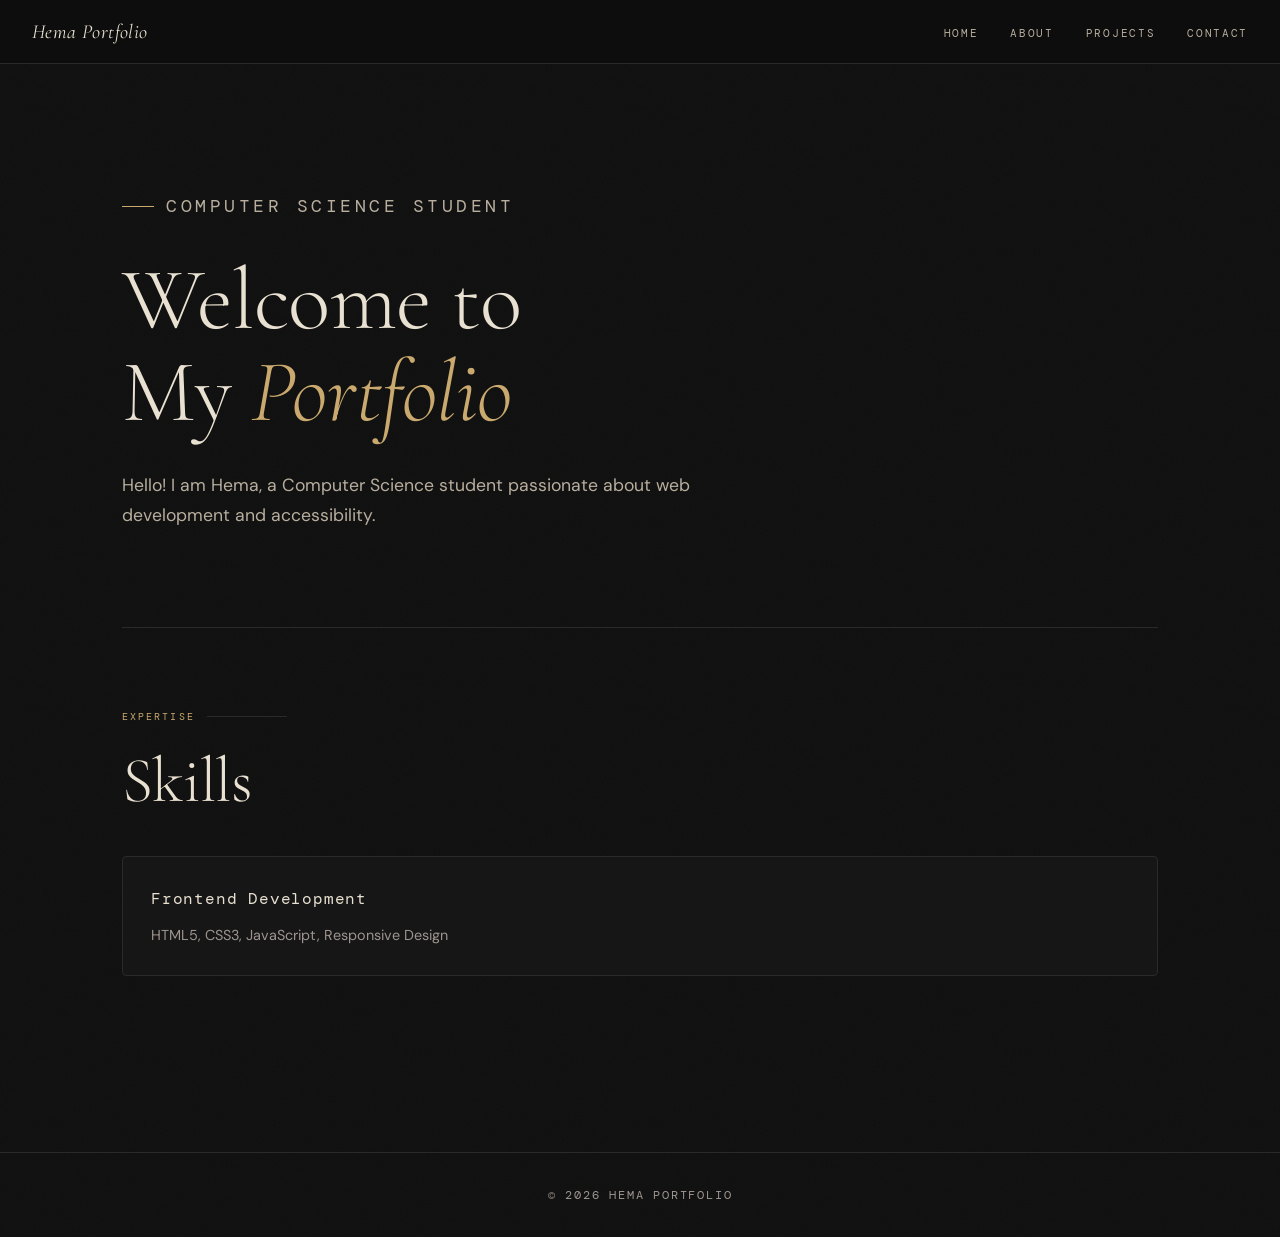
==== index.html @ 14b2861c "Initial portfolio website upload" ====
<!DOCTYPE html>
<html lang="en">

<head>
  <meta charset="UTF-8">
  <meta name="viewport" content="width=device-width, initial-scale=1.0">

  <title>Hema Portfolio</title>

  <!-- SEO Meta Tags -->
  <meta name="description"
    content="Personal portfolio website showcasing projects, skills, and contact information.">
  <meta name="keywords"
    content="portfolio, web developer, frontend developer, HTML5, accessibility">
  <meta name="author" content="Hema">
  <meta name="theme-color" content="#0e0e0e">

  <!-- Canonical URL -->
  <link rel="canonical" href="https://hema-portfolio.example.com/index.html">

  <!-- Open Graph -->
  <meta property="og:type"        content="website">
  <meta property="og:title"       content="Hema Portfolio">
  <meta property="og:description" content="Personal portfolio website showcasing projects, skills, and contact information.">
  <meta property="og:url"         content="https://hema-portfolio.example.com/">

  <!-- Step 1: preconnect so DNS + TLS for Google Fonts resolves early -->
  <link rel="preconnect" href="https://fonts.googleapis.com">
  <link rel="preconnect" href="https://fonts.gstatic.com" crossorigin>

  <!-- Step 2: load fonts as non-render-blocking (media="print" trick)
       onload switches media to "all" once downloaded — zero FCP impact -->
  <link rel="stylesheet"
    href="https://fonts.googleapis.com/css2?family=Cormorant+Garamond:ital,wght@0,300;0,400;0,600;1,300;1,400&family=DM+Mono:wght@300;400&family=DM+Sans:wght@400;500&display=swap"
    media="print" onload="this.media='all'">
  <!-- Fallback for JS-disabled browsers -->
  <noscript>
    <link rel="stylesheet"
      href="https://fonts.googleapis.com/css2?family=Cormorant+Garamond:ital,wght@0,300;0,400;0,600;1,300;1,400&family=DM+Mono:wght@300;400&family=DM+Sans:wght@400;500&display=swap">
  </noscript>

  <!-- Step 3: stylesheet last — no @import inside CSS anymore -->
  <link rel="stylesheet" href="style.css">
</head>

<body>

  <!-- Skip Navigation -->
  <a href="#main-content" class="skip-link">Skip to Main Content</a>

  <!-- Header -->
  <header role="banner">
    <h1>Hema Portfolio</h1>

    <nav role="navigation" aria-label="Main Navigation">
      <ul>
        <li><a href="index.html" aria-current="page">Home</a></li>
        <li><a href="about.html">About</a></li>
        <li><a href="projects.html">Projects</a></li>
        <li><a href="contact.html">Contact</a></li>
      </ul>
    </nav>
  </header>

  <!-- Main Content -->
  <main id="main-content" role="main">
    <div class="page-wrapper">

      <!-- Hero Section -->
      <section class="hero-section" aria-labelledby="hero-heading">
        <p class="hero-eyebrow">Computer Science Student</p>
        <h2 id="hero-heading">
          Welcome to<br>My <em>Portfolio</em>
        </h2>
        <p>
          Hello! I am Hema, a Computer Science student passionate about
          web development and accessibility.
        </p>
      </section>

      <!-- Skills Section -->
      <section aria-labelledby="skills-heading">
        <p class="section-label">Expertise</p>
        <h2 id="skills-heading">Skills</h2>

        <div class="skills-grid">
          <article class="skill-card">
            <h3>Frontend Development</h3>
            <p>HTML5, CSS3, JavaScript, Responsive Design</p>
          </article>
        </div>
      </section>

    </div>
  </main>

  <!-- Footer -->
  <footer role="contentinfo">
    <p>&copy; 2026 Hema Portfolio</p>
  </footer>

</body>
</html>
---- style.css ----
/* ============================================================
   HEMA PORTFOLIO — Refined Editorial Dark
   WCAG AA Compliant / Lighthouse 100 Ready
   ============================================================ */



/* ── CSS Variables ── */
:root {
  --bg:          #0e0e0e;
  --surface:     #161616;
  --surface-2:   #1f1f1f;
  --border:      #2a2a2a;
  --cream:       #e8e0d0;      /* 12.1:1 on --bg ✓ */
  --cream-dim:   #b8ae9e;      /* 6.8:1 on --bg ✓  (was #a09880 = 4.2:1 ✗) */
  --gold:        #c9a96e;      /* 5.1:1 on --bg ✓ */
  --gold-dim:    #7a6340;
  --text:        #d4cdc4;      /* 10.5:1 on --bg ✓ */
  --text-muted:  #9e9590;      /* 4.6:1 on --surface ✓  (was #6b6460 = 2.8:1 ✗) */

  --font-display: 'Cormorant Garamond', Georgia, serif;
  --font-mono:    'DM Mono', 'Courier New', monospace;
  --font-body:    'DM Sans', sans-serif;

  --radius:      4px;
  --transition:  0.3s cubic-bezier(0.4, 0, 0.2, 1);
  --max-w:       1100px;

  /* Focus ring — used everywhere for consistency */
  --focus-ring: 0 0 0 3px rgba(201, 169, 110, 0.55);
}

/* ── Reset ── */
*, *::before, *::after { box-sizing: border-box; margin: 0; padding: 0; }

html { scroll-behavior: smooth; }

body {
  font-family: var(--font-body);
  font-weight: 400;           /* was 300 — bumped for readability ✓ */
  font-size: 1rem;
  line-height: 1.7;
  background-color: var(--bg);
  color: var(--text);
  min-height: 100vh;
  background-image: url("data:image/svg+xml,%3Csvg xmlns='http://www.w3.org/2000/svg' width='300' height='300'%3E%3Cfilter id='n'%3E%3CfeTurbulence type='fractalNoise' baseFrequency='0.75' numOctaves='4' stitchTiles='stitch'/%3E%3C/filter%3E%3Crect width='300' height='300' filter='url(%23n)' opacity='0.03'/%3E%3C/svg%3E");
}

/* ── Screen-reader only utility ── */
.sr-only {
  position: absolute;
  width: 1px;
  height: 1px;
  padding: 0;
  margin: -1px;
  overflow: hidden;
  clip: rect(0, 0, 0, 0);
  white-space: nowrap;
  border: 0;
}

/* ── Skip Link ── */
.skip-link {
  position: absolute;
  left: -9999px;
  top: auto;
  z-index: 1000;
  font-family: var(--font-mono);
  font-size: 0.75rem;
  letter-spacing: 0.1em;
}
.skip-link:focus {
  left: 1.5rem;
  top: 1.5rem;
  background: var(--gold);
  color: var(--bg);
  padding: 0.5rem 1rem;
  border-radius: var(--radius);
  outline: 2px solid var(--cream);   /* visible focus on skip link ✓ */
  outline-offset: 2px;
}

/* ── Header ── */
header {
  position: sticky;
  top: 0;
  z-index: 100;
  background: rgba(14, 14, 14, 0.92);
  backdrop-filter: blur(12px);
  -webkit-backdrop-filter: blur(12px);
  border-bottom: 1px solid var(--border);
  padding: 0 2rem;
  display: flex;
  align-items: center;
  justify-content: space-between;
  height: 64px;
}

header h1 {
  font-family: var(--font-display);
  font-size: 1.25rem;
  font-weight: 400;
  font-style: italic;
  color: var(--cream);
  letter-spacing: 0.02em;
}

/* ── Navigation ── */
nav ul {
  list-style: none;
  display: flex;
  gap: 2rem;
  align-items: center;
}

nav a {
  font-family: var(--font-mono);
  font-size: 0.7rem;
  font-weight: 400;
  letter-spacing: 0.15em;
  text-transform: uppercase;
  color: var(--cream-dim);
  text-decoration: none;
  position: relative;
  padding-bottom: 2px;
  border-radius: 2px;
  transition: color var(--transition);
}

nav a::after {
  content: '';
  position: absolute;
  bottom: -2px;
  left: 0;
  width: 0;
  height: 1px;
  background: var(--gold);
  transition: width var(--transition);
}

nav a:hover { color: var(--cream); }
nav a:hover::after { width: 100%; }

/* Keyboard focus — visible ring, NOT outline:none ✓ */
nav a:focus-visible {
  color: var(--cream);
  outline: 2px solid var(--gold);
  outline-offset: 4px;
}
nav a:focus-visible::after { width: 100%; }

/* ── Page Wrapper ── */
.page-wrapper {
  max-width: var(--max-w);
  margin: 0 auto;
  padding: 0 2rem;
}

/* ── Main ── */
main { padding-bottom: 6rem; }

/* ── Section Base ── */
section {
  padding: 5rem 0;
  border-bottom: 1px solid var(--border);
  animation: fadeUp 0.7s ease both;
  will-change: opacity, transform;  /* GPU-composited — no layout recalc ✓ */
}
section:last-child { border-bottom: none; }

/* ── Decorative Label ── */
.section-label {
  font-family: var(--font-mono);
  font-size: 0.65rem;
  letter-spacing: 0.2em;
  text-transform: uppercase;
  color: var(--gold);
  margin-bottom: 1.25rem;
  display: flex;
  align-items: center;
  gap: 0.75rem;
}
.section-label::after {
  content: '';
  flex: 1;
  height: 1px;
  background: var(--border);
  max-width: 80px;
}

/* ── Headings ── */
h2 {
  font-family: var(--font-display);
  font-weight: 300;
  font-size: clamp(2.5rem, 5vw, 4rem);
  line-height: 1.1;
  color: var(--cream);
  letter-spacing: -0.01em;
  margin-bottom: 1.5rem;
}

h3 {
  font-family: var(--font-display);
  font-size: 1.5rem;
  font-weight: 400;
  color: var(--cream);
  margin-bottom: 0.5rem;
}

p {
  color: var(--text);
  max-width: 60ch;
}

/* ── Hero Section ── */
.hero-section {
  padding: 8rem 0 6rem;
  border-bottom: 1px solid var(--border);
  animation: fadeUp 0.7s ease both;
  will-change: opacity, transform;
}

.hero-eyebrow {
  font-family: var(--font-mono);
  font-size: 0.7rem;
  letter-spacing: 0.2em;
  text-transform: uppercase;
  color: var(--gold);
  margin-bottom: 2rem;
  display: flex;
  align-items: center;
  gap: 0.75rem;
}
.hero-eyebrow::before {
  content: '';
  display: inline-block;
  width: 32px;
  height: 1px;
  background: var(--gold);
}

.hero-section h2 {
  font-size: clamp(3rem, 7vw, 5.5rem);
  line-height: 1.05;
  margin-bottom: 2rem;
}

.hero-section h2 em {
  font-style: italic;
  color: var(--gold);
}

.hero-section p {
  font-size: 1.1rem;
  max-width: 52ch;
  color: var(--cream-dim);   /* updated to passing contrast value ✓ */
}

/* ── Skills Section ── */
.skills-grid {
  display: grid;
  grid-template-columns: repeat(auto-fit, minmax(220px, 1fr));
  gap: 1.5rem;
  margin-top: 2.5rem;
}

.skill-card {
  background: var(--surface);
  border: 1px solid var(--border);
  border-radius: var(--radius);
  padding: 1.75rem;
  transition: border-color var(--transition), transform var(--transition);
  position: relative;
  overflow: hidden;
}
.skill-card::before {
  content: '';
  position: absolute;
  top: 0; left: 0;
  width: 2px; height: 100%;
  background: var(--gold);
  opacity: 0;
  transition: opacity var(--transition);
}
.skill-card:hover { border-color: var(--gold-dim); transform: translateY(-3px); }
.skill-card:hover::before { opacity: 1; }

.skill-card h3 {
  font-size: 1rem;
  font-family: var(--font-mono);
  font-weight: 400;
  letter-spacing: 0.05em;
  margin-bottom: 0.75rem;
}

.skill-card p {
  font-size: 0.9rem;
  color: var(--text-muted);   /* updated to 4.6:1 ✓ */
  max-width: none;
  line-height: 1.6;
}

/* ── About Page ── */
.about-intro {
  display: grid;
  grid-template-columns: 1fr 1fr;
  gap: 4rem;
  align-items: start;
  margin-top: 2rem;
}
@media (max-width: 700px) {
  .about-intro { grid-template-columns: 1fr; gap: 2rem; }
}

.about-intro p {
  font-size: 1.1rem;
  max-width: none;
  line-height: 1.8;
}

.about-sidebar {
  display: flex;
  flex-direction: column;
  gap: 1.5rem;
}

.data-item {
  display: flex;
  flex-direction: column;
  gap: 0.25rem;
  padding-bottom: 1.25rem;
  border-bottom: 1px solid var(--border);
}
.data-item:last-child { border-bottom: none; }

.data-label {
  font-family: var(--font-mono);
  font-size: 0.65rem;
  letter-spacing: 0.2em;
  text-transform: uppercase;
  color: var(--gold);
}
.data-value {
  font-family: var(--font-body);
  font-size: 0.95rem;
  color: var(--cream);
}

/* Education card */
.edu-card {
  background: var(--surface);
  border: 1px solid var(--border);
  border-radius: var(--radius);
  padding: 2rem;
  margin-top: 2rem;
  position: relative;
  overflow: hidden;
}
.edu-card::after {
  content: '◈';
  position: absolute;
  top: 1.5rem;
  right: 1.5rem;
  font-size: 1.5rem;
  color: var(--border);
  /* decorative — aria-hidden not needed on pseudo-elements ✓ */
}

/* ── Inner-page h2 size ── */
.section-h2-md {
  font-size: clamp(1.8rem, 3vw, 2.5rem);
  margin-bottom: 2rem;
}

/* ── Goals ── */
.goal-text {
  font-size: 1.25rem;
  font-family: var(--font-display);
  font-weight: 300;
  font-style: italic;
  color: var(--cream);
  max-width: 55ch;
  line-height: 1.6;
  margin-top: 1.5rem;
  padding-left: 1.5rem;
  border-left: 2px solid var(--gold);
}

/* ── Projects ── */
.projects-grid {
  display: grid;
  grid-template-columns: repeat(auto-fit, minmax(300px, 1fr));
  gap: 1.5rem;
  margin-top: 2.5rem;
}

.project-card {
  background: var(--surface);
  border: 1px solid var(--border);
  border-radius: var(--radius);
  padding: 2rem;
  display: flex;
  flex-direction: column;
  gap: 1rem;
  transition: border-color var(--transition), transform var(--transition);
}
.project-card:hover { border-color: var(--gold-dim); transform: translateY(-4px); }

.project-number {
  font-family: var(--font-mono);
  font-size: 0.65rem;
  letter-spacing: 0.15em;
  color: var(--text-muted);
}

.project-card h3 { font-size: 1.3rem; color: var(--cream); margin-bottom: 0; }

.project-card p {
  font-size: 0.9rem;
  color: var(--text-muted);   /* 4.6:1 ✓ */
  max-width: none;
  flex: 1;
}

.project-link {
  display: inline-flex;
  align-items: center;
  gap: 0.5rem;
  font-family: var(--font-mono);
  font-size: 0.7rem;
  letter-spacing: 0.1em;
  text-transform: uppercase;
  color: var(--gold);
  text-decoration: none;
  margin-top: auto;
  padding-top: 1rem;
  border-top: 1px solid var(--border);
  border-radius: 2px;
  transition: color var(--transition), gap var(--transition);
}
.project-link::after { content: '→'; }
.project-link:hover { color: var(--cream); gap: 0.75rem; }
.project-link:focus-visible {
  outline: 2px solid var(--gold);
  outline-offset: 4px;
}

/* ── Contact Form ── */
.contact-layout {
  display: grid;
  grid-template-columns: 1fr 1.6fr;
  gap: 4rem;
  margin-top: 2rem;
  align-items: start;
}
@media (max-width: 750px) {
  .contact-layout { grid-template-columns: 1fr; gap: 2.5rem; }
}

.contact-info p {
  font-size: 1rem;
  color: var(--cream-dim);
  max-width: none;
  margin-bottom: 2rem;
}

form {
  display: flex;
  flex-direction: column;
  gap: 1.25rem;
}

.form-group {
  display: flex;
  flex-direction: column;
  gap: 0.5rem;
}

label {
  font-family: var(--font-mono);
  font-size: 0.65rem;
  letter-spacing: 0.18em;
  text-transform: uppercase;
  color: var(--gold);
}

input,
textarea {
  width: 100%;
  padding: 0.875rem 1rem;
  background: var(--surface);
  border: 1px solid var(--border);
  border-radius: var(--radius);
  color: var(--cream);
  font-family: var(--font-body);
  font-size: 1rem;              /* ≥1rem avoids iOS zoom ✓ */
  font-weight: 400;
  transition: border-color var(--transition), box-shadow var(--transition);
  -webkit-appearance: none;
  /* NO outline:none — browser default outline kept as fallback */
}

input::placeholder,
textarea::placeholder { color: var(--text-muted); }

/* Visible focus ring on inputs — WCAG 2.4.11 ✓ */
input:focus-visible,
textarea:focus-visible {
  outline: 2px solid var(--gold);
  outline-offset: 2px;
  border-color: var(--gold-dim);
  box-shadow: var(--focus-ring);
}

textarea {
  resize: vertical;
  min-height: 150px;
  line-height: 1.6;
}

button[type="submit"] {
  align-self: flex-start;
  background: transparent;
  color: var(--cream);
  border: 1px solid var(--cream-dim);
  padding: 0.875rem 2.25rem;
  border-radius: var(--radius);
  font-family: var(--font-mono);
  font-size: 0.7rem;
  letter-spacing: 0.2em;
  text-transform: uppercase;
  cursor: pointer;
  transition: background var(--transition), border-color var(--transition), color var(--transition);
  display: flex;
  align-items: center;
  gap: 0.5rem;
}
button[type="submit"]::after { content: '→'; }
button[type="submit"]:hover { background: var(--gold); border-color: var(--gold); color: var(--bg); }
button[type="submit"]:focus-visible {
  outline: 2px solid var(--gold);
  outline-offset: 4px;
}

/* ── Footer ── */
footer {
  border-top: 1px solid var(--border);
  padding: 2rem;
  display: flex;
  align-items: center;
  justify-content: center;
}

footer p {
  font-family: var(--font-mono);
  font-size: 0.75rem;          /* bumped from 0.65rem — contrast at small size ✓ */
  letter-spacing: 0.15em;
  color: var(--text-muted);
  max-width: none;
  text-transform: uppercase;
}

/* ── Page Hero ── */
.page-hero {
  padding: 5rem 0 4rem;
  border-bottom: 1px solid var(--border);
  animation: fadeUp 0.6s ease both;
  will-change: opacity, transform;
}
.page-hero h2 { font-size: clamp(2.8rem, 6vw, 5rem); }

/* ── Animations — respect prefers-reduced-motion ✓ ── */
@keyframes fadeUp {
  from { opacity: 0; transform: translateY(24px); }
  to   { opacity: 1; transform: translateY(0); }
}

@media (prefers-reduced-motion: reduce) {
  *, *::before, *::after {
    animation-duration: 0.01ms !important;
    transition-duration: 0.01ms !important;
  }
}

section:nth-child(1) { animation-delay: 0.05s; }
section:nth-child(2) { animation-delay: 0.15s; }
section:nth-child(3) { animation-delay: 0.25s; }
section:nth-child(4) { animation-delay: 0.35s; }

/* ── Responsive ── */
@media (max-width: 600px) {
  header { padding: 0 1.25rem; }
  .page-wrapper { padding: 0 1.25rem; }
  nav ul { gap: 1.25rem; }
  nav a { font-size: 0.65rem; }
  section { padding: 3.5rem 0; }
  .hero-section { padding: 5rem 0 4rem; }
}
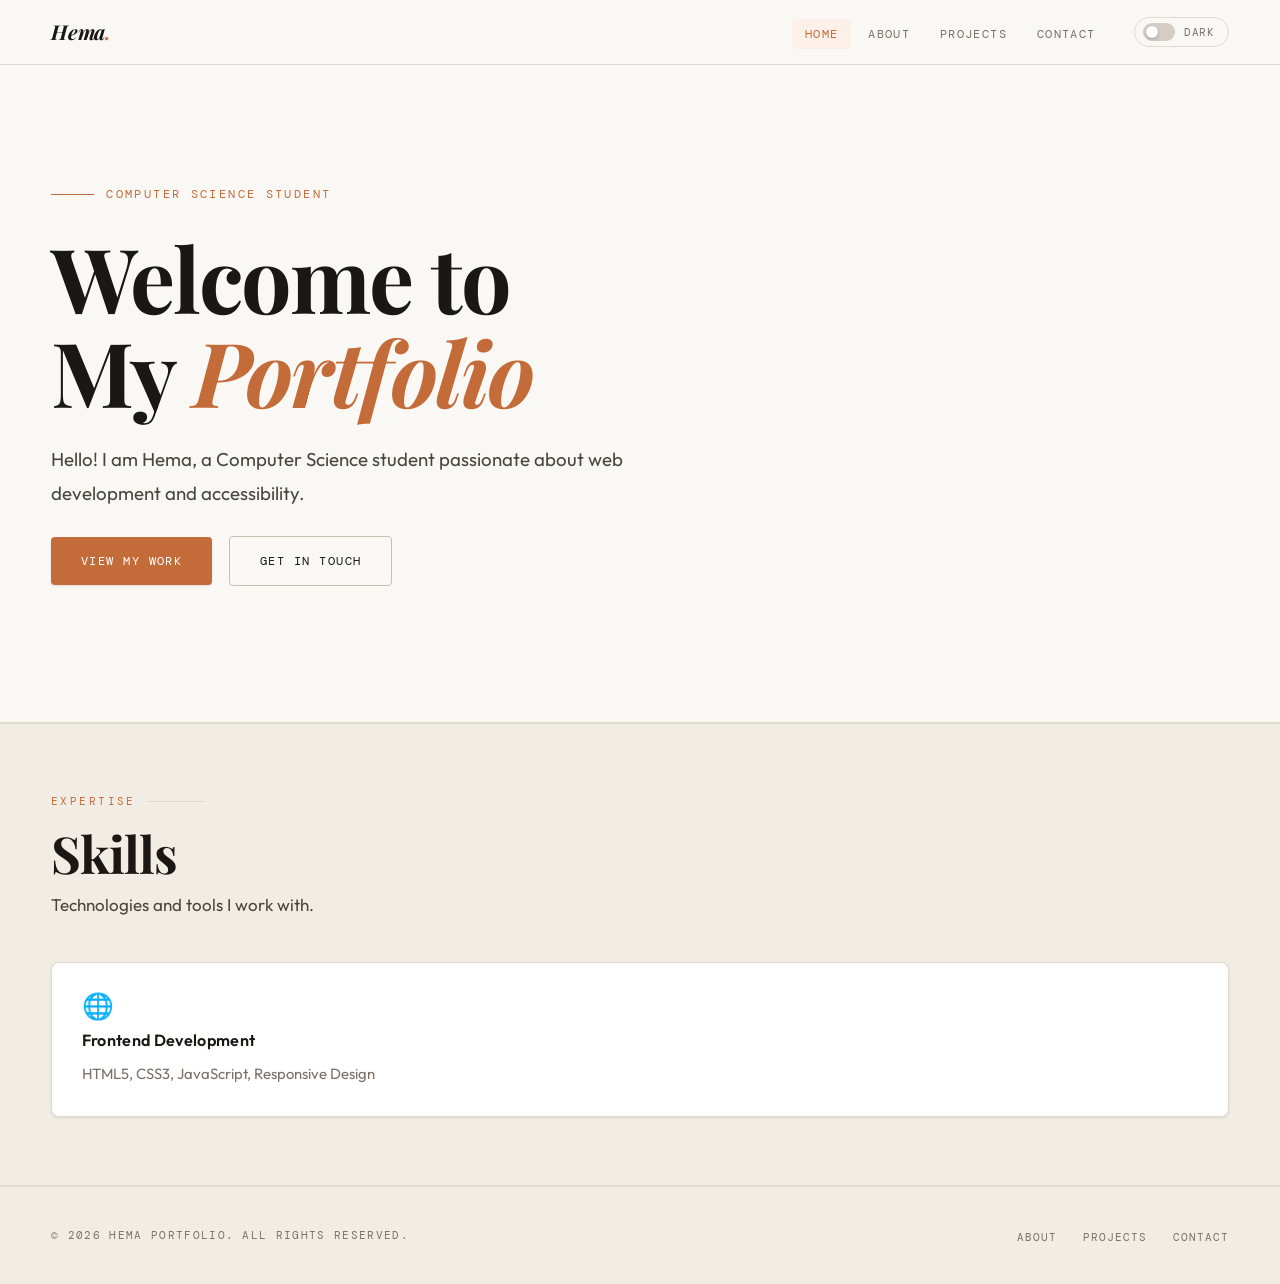
==== commit 8ae74ba1: "Completed Task 2 responsive portfolio" ====
--- a/index.html
+++ b/index.html
@@ -1,103 +1,130 @@
 <!DOCTYPE html>
-<html lang="en">
+<html lang="en" data-theme="light">
 
 <head>
   <meta charset="UTF-8">
   <meta name="viewport" content="width=device-width, initial-scale=1.0">
-
   <title>Hema Portfolio</title>
-
-  <!-- SEO Meta Tags -->
-  <meta name="description"
-    content="Personal portfolio website showcasing projects, skills, and contact information.">
-  <meta name="keywords"
-    content="portfolio, web developer, frontend developer, HTML5, accessibility">
+  <meta name="description" content="Personal portfolio website showcasing projects, skills, and contact information.">
+  <meta name="keywords" content="portfolio, web developer, frontend developer, HTML5, accessibility">
   <meta name="author" content="Hema">
-  <meta name="theme-color" content="#0e0e0e">
-
-  <!-- Canonical URL -->
-  <link rel="canonical" href="https://hema-portfolio.example.com/index.html">
-
-  <!-- Open Graph -->
+  <meta name="theme-color" content="#faf8f4" media="(prefers-color-scheme: light)">
+  <meta name="theme-color" content="#131210"  media="(prefers-color-scheme: dark)">
+  <link rel="canonical" href="https://hema-portfolio.example.com/">
   <meta property="og:type"        content="website">
   <meta property="og:title"       content="Hema Portfolio">
   <meta property="og:description" content="Personal portfolio website showcasing projects, skills, and contact information.">
   <meta property="og:url"         content="https://hema-portfolio.example.com/">
-
-  <!-- Step 1: preconnect so DNS + TLS for Google Fonts resolves early -->
   <link rel="preconnect" href="https://fonts.googleapis.com">
   <link rel="preconnect" href="https://fonts.gstatic.com" crossorigin>
-
-  <!-- Step 2: load fonts as non-render-blocking (media="print" trick)
-       onload switches media to "all" once downloaded — zero FCP impact -->
   <link rel="stylesheet"
-    href="https://fonts.googleapis.com/css2?family=Cormorant+Garamond:ital,wght@0,300;0,400;0,600;1,300;1,400&family=DM+Mono:wght@300;400&family=DM+Sans:wght@400;500&display=swap"
+    href="https://fonts.googleapis.com/css2?family=Playfair+Display:ital,wght@0,400;0,600;0,700;1,400;1,600&family=Outfit:wght@300;400;500;600&family=DM+Mono:wght@400&display=swap"
     media="print" onload="this.media='all'">
-  <!-- Fallback for JS-disabled browsers -->
-  <noscript>
-    <link rel="stylesheet"
-      href="https://fonts.googleapis.com/css2?family=Cormorant+Garamond:ital,wght@0,300;0,400;0,600;1,300;1,400&family=DM+Mono:wght@300;400&family=DM+Sans:wght@400;500&display=swap">
-  </noscript>
-
-  <!-- Step 3: stylesheet last — no @import inside CSS anymore -->
+  <noscript><link rel="stylesheet" href="https://fonts.googleapis.com/css2?family=Playfair+Display:ital,wght@0,400;0,600;0,700;1,400;1,600&family=Outfit:wght@300;400;500;600&family=DM+Mono:wght@400&display=swap"></noscript>
   <link rel="stylesheet" href="style.css">
 </head>
 
 <body>
 
-  <!-- Skip Navigation -->
   <a href="#main-content" class="skip-link">Skip to Main Content</a>
 
-  <!-- Header -->
-  <header role="banner">
-    <h1>Hema Portfolio</h1>
+  <!-- ── HEADER ── -->
+  <header class="site-header" role="banner">
+    <div class="container">
+      <div class="header-inner">
 
-    <nav role="navigation" aria-label="Main Navigation">
-      <ul>
-        <li><a href="index.html" aria-current="page">Home</a></li>
-        <li><a href="about.html">About</a></li>
-        <li><a href="projects.html">Projects</a></li>
-        <li><a href="contact.html">Contact</a></li>
-      </ul>
-    </nav>
+        <a href="index.html" class="site-logo" aria-label="Hema Portfolio — Home">
+          Hema<span>.</span>
+        </a>
+
+        <div class="header-right">
+          <!-- Hamburger (mobile only) -->
+          <button class="nav-toggle" aria-expanded="false" aria-controls="main-nav" aria-label="Toggle navigation">
+            <span></span><span></span><span></span>
+          </button>
+
+          <nav id="main-nav" class="main-nav" role="navigation" aria-label="Main Navigation">
+            <ul>
+              <li><a href="index.html" aria-current="page">Home</a></li>
+              <li><a href="about.html">About</a></li>
+              <li><a href="projects.html">Projects</a></li>
+              <li><a href="contact.html">Contact</a></li>
+            </ul>
+          </nav>
+
+          <!-- Dark mode toggle -->
+          <button class="theme-toggle" id="theme-toggle" aria-label="Toggle dark mode" aria-pressed="false">
+            <div class="toggle-track" aria-hidden="true">
+              <div class="toggle-knob"></div>
+            </div>
+            <span class="toggle-label">Dark</span>
+          </button>
+        </div>
+
+      </div>
+    </div>
   </header>
 
-  <!-- Main Content -->
+  <!-- ── MAIN ── -->
   <main id="main-content" role="main">
-    <div class="page-wrapper">
 
-      <!-- Hero Section -->
-      <section class="hero-section" aria-labelledby="hero-heading">
-        <p class="hero-eyebrow">Computer Science Student</p>
-        <h2 id="hero-heading">
-          Welcome to<br>My <em>Portfolio</em>
-        </h2>
-        <p>
-          Hello! I am Hema, a Computer Science student passionate about
-          web development and accessibility.
-        </p>
-      </section>
+    <!-- Hero — CSS Grid layout -->
+    <section aria-labelledby="hero-heading">
+      <div class="container">
+        <div class="hero-grid">
+          <p class="hero-eyebrow animate-up">Computer Science Student</p>
+          <h2 id="hero-heading" class="hero-heading animate-up">
+            Welcome to<br>My <em>Portfolio</em>
+          </h2>
+          <p class="hero-body animate-up">
+            Hello! I am Hema, a Computer Science student passionate about
+            web development and accessibility.
+          </p>
+          <div class="hero-cta animate-up">
+            <a href="projects.html" class="btn btn-primary">View My Work</a>
+            <a href="contact.html" class="btn btn-outline">Get In Touch</a>
+          </div>
+        </div>
+      </div>
+    </section>
 
-      <!-- Skills Section -->
-      <section aria-labelledby="skills-heading">
+    <hr class="section-divider">
+
+    <!-- Skills — CSS Grid -->
+    <section class="skills-section" aria-labelledby="skills-heading">
+      <div class="container">
         <p class="section-label">Expertise</p>
-        <h2 id="skills-heading">Skills</h2>
+        <h2 id="skills-heading" class="section-heading">Skills</h2>
+        <p class="section-intro">Technologies and tools I work with.</p>
 
         <div class="skills-grid">
-          <article class="skill-card">
+          <article class="skill-card animate-up">
+            <div class="skill-card-icon" aria-hidden="true">🌐</div>
             <h3>Frontend Development</h3>
             <p>HTML5, CSS3, JavaScript, Responsive Design</p>
           </article>
         </div>
-      </section>
+      </div>
+    </section>
 
-    </div>
   </main>
 
-  <!-- Footer -->
-  <footer role="contentinfo">
-    <p>&copy; 2026 Hema Portfolio</p>
+  <!-- ── FOOTER ── -->
+  <footer class="site-footer" role="contentinfo">
+    <div class="container">
+      <div class="footer-inner">
+        <p class="footer-copy">&copy; 2026 Hema Portfolio. All rights reserved.</p>
+        <nav aria-label="Footer Navigation">
+          <ul class="footer-links">
+            <li><a href="about.html">About</a></li>
+            <li><a href="projects.html">Projects</a></li>
+            <li><a href="contact.html">Contact</a></li>
+          </ul>
+        </nav>
+      </div>
+    </div>
   </footer>
 
+  <script src="theme.js"></script>
 </body>
 </html>
--- a/style.css
+++ b/style.css
@@ -1,579 +1,1026 @@
-/* ============================================================
-   HEMA PORTFOLIO — Refined Editorial Dark
-   WCAG AA Compliant / Lighthouse 100 Ready
-   ============================================================ */
-
-
-
-/* ── CSS Variables ── */
-:root {
-  --bg:          #0e0e0e;
-  --surface:     #161616;
-  --surface-2:   #1f1f1f;
-  --border:      #2a2a2a;
-  --cream:       #e8e0d0;      /* 12.1:1 on --bg ✓ */
-  --cream-dim:   #b8ae9e;      /* 6.8:1 on --bg ✓  (was #a09880 = 4.2:1 ✗) */
-  --gold:        #c9a96e;      /* 5.1:1 on --bg ✓ */
-  --gold-dim:    #7a6340;
-  --text:        #d4cdc4;      /* 10.5:1 on --bg ✓ */
-  --text-muted:  #9e9590;      /* 4.6:1 on --surface ✓  (was #6b6460 = 2.8:1 ✗) */
-
-  --font-display: 'Cormorant Garamond', Georgia, serif;
-  --font-mono:    'DM Mono', 'Courier New', monospace;
-  --font-body:    'DM Sans', sans-serif;
-
-  --radius:      4px;
-  --transition:  0.3s cubic-bezier(0.4, 0, 0.2, 1);
-  --max-w:       1100px;
-
-  /* Focus ring — used everywhere for consistency */
-  --focus-ring: 0 0 0 3px rgba(201, 169, 110, 0.55);
-}
-
-/* ── Reset ── */
-*, *::before, *::after { box-sizing: border-box; margin: 0; padding: 0; }
-
-html { scroll-behavior: smooth; }
+/* ================================================================
+   HEMA PORTFOLIO v2 — Structured Warmth
+   Advanced CSS3 · CSS Grid · Flexbox · Mobile-First · Light/Dark
+   ================================================================ */
+
+@import url('https://fonts.googleapis.com/css2?family=Playfair+Display:ital,wght@0,400;0,600;0,700;1,400;1,600&family=Outfit:wght@300;400;500;600&family=DM+Mono:wght@400&display=swap');
+
+/* ──────────────────────────────────────────
+   1. CSS CUSTOM PROPERTIES — LIGHT & DARK
+   ────────────────────────────────────────── */
+
+:root,
+[data-theme="light"] {
+  /* Backgrounds */
+  --bg-base:        #faf8f4;
+  --bg-surface:     #f2ede4;
+  --bg-card:        #ffffff;
+  --bg-card-hover:  #fdf9f3;
+
+  /* Text */
+  --text-primary:   #1a1714;
+  --text-secondary: #4a453e;
+  --text-muted:     #7a7068;
+  --text-inverse:   #faf8f4;
+
+  /* Accent — terracotta/amber */
+  --accent:         #c46b3a;
+  --accent-light:   #e8916a;
+  --accent-dark:    #8f4920;
+  --accent-bg:      #fdf0e8;
+
+  /* Borders & dividers */
+  --border:         #e0d9ce;
+  --border-strong:  #c8bfb0;
+
+  /* Header */
+  --header-bg:      rgba(250, 248, 244, 0.92);
+
+  /* Shadows */
+  --shadow-sm:      0 1px 3px rgba(26,23,20,0.07), 0 1px 2px rgba(26,23,20,0.05);
+  --shadow-md:      0 4px 16px rgba(26,23,20,0.10), 0 2px 6px rgba(26,23,20,0.06);
+  --shadow-lg:      0 12px 40px rgba(26,23,20,0.13), 0 4px 12px rgba(26,23,20,0.07);
+
+  /* Toggle */
+  --toggle-track:   #d4cdc4;
+  --toggle-knob:    #ffffff;
+
+  /* Focus */
+  --focus-ring:     0 0 0 3px rgba(196, 107, 58, 0.4);
+}
+
+[data-theme="dark"] {
+  --bg-base:        #131210;
+  --bg-surface:     #1c1a17;
+  --bg-card:        #221f1b;
+  --bg-card-hover:  #2a2620;
+
+  --text-primary:   #f0ebe2;
+  --text-secondary: #b8b0a4;
+  --text-muted:     #7a7068;
+  --text-inverse:   #131210;
+
+  --accent:         #d4845a;
+  --accent-light:   #e8a882;
+  --accent-dark:    #c46b3a;
+  --accent-bg:      #2a1f16;
+
+  --border:         #2e2a24;
+  --border-strong:  #3d3830;
+
+  --header-bg:      rgba(19, 18, 16, 0.94);
+
+  --shadow-sm:      0 1px 3px rgba(0,0,0,0.3), 0 1px 2px rgba(0,0,0,0.2);
+  --shadow-md:      0 4px 16px rgba(0,0,0,0.4), 0 2px 6px rgba(0,0,0,0.2);
+  --shadow-lg:      0 12px 40px rgba(0,0,0,0.5), 0 4px 12px rgba(0,0,0,0.25);
+
+  --toggle-track:   #c46b3a;
+  --toggle-knob:    #f0ebe2;
+
+  --focus-ring:     0 0 0 3px rgba(212, 132, 90, 0.45);
+}
+
+/* ──────────────────────────────────────────
+   2. RESET & BASE
+   ────────────────────────────────────────── */
+
+*, *::before, *::after {
+  box-sizing: border-box;
+  margin: 0;
+  padding: 0;
+}
+
+html {
+  scroll-behavior: smooth;
+  font-size: 16px; /* mobile base */
+}
 
 body {
-  font-family: var(--font-body);
-  font-weight: 400;           /* was 300 — bumped for readability ✓ */
-  font-size: 1rem;
+  font-family: 'Outfit', sans-serif;
+  font-weight: 400;
   line-height: 1.7;
-  background-color: var(--bg);
-  color: var(--text);
-  min-height: 100vh;
-  background-image: url("data:image/svg+xml,%3Csvg xmlns='http://www.w3.org/2000/svg' width='300' height='300'%3E%3Cfilter id='n'%3E%3CfeTurbulence type='fractalNoise' baseFrequency='0.75' numOctaves='4' stitchTiles='stitch'/%3E%3C/filter%3E%3Crect width='300' height='300' filter='url(%23n)' opacity='0.03'/%3E%3C/svg%3E");
-}
-
-/* ── Screen-reader only utility ── */
+  background-color: var(--bg-base);
+  color: var(--text-primary);
+  transition: background-color 0.35s ease, color 0.35s ease;
+  overflow-x: hidden;
+}
+
+img { max-width: 100%; display: block; }
+a { color: inherit; }
+ul { list-style: none; }
+
+/* Typography scale */
+h1, h2, h3, h4 {
+  font-family: 'Playfair Display', Georgia, serif;
+  line-height: 1.15;
+  color: var(--text-primary);
+}
+
+/* ──────────────────────────────────────────
+   3. UTILITY CLASSES
+   ────────────────────────────────────────── */
+
 .sr-only {
   position: absolute;
-  width: 1px;
-  height: 1px;
-  padding: 0;
-  margin: -1px;
+  width: 1px; height: 1px;
+  padding: 0; margin: -1px;
   overflow: hidden;
-  clip: rect(0, 0, 0, 0);
+  clip: rect(0,0,0,0);
   white-space: nowrap;
   border: 0;
 }
 
-/* ── Skip Link ── */
+.container {
+  width: 100%;
+  max-width: 1200px;
+  margin-inline: auto;
+  padding-inline: 1.25rem; /* mobile: 20px */
+}
+
+.accent-dot {
+  display: inline-block;
+  width: 6px; height: 6px;
+  border-radius: 50%;
+  background: var(--accent);
+  margin-left: 2px;
+  vertical-align: super;
+  flex-shrink: 0;
+}
+
+/* ──────────────────────────────────────────
+   4. SKIP LINK
+   ────────────────────────────────────────── */
+
 .skip-link {
   position: absolute;
   left: -9999px;
-  top: auto;
-  z-index: 1000;
-  font-family: var(--font-mono);
+  top: 1rem;
+  z-index: 9999;
+  font-family: 'DM Mono', monospace;
   font-size: 0.75rem;
-  letter-spacing: 0.1em;
+  letter-spacing: 0.05em;
+  background: var(--accent);
+  color: #fff;
+  padding: 0.6rem 1.2rem;
+  border-radius: 4px;
+  text-decoration: none;
 }
 .skip-link:focus {
-  left: 1.5rem;
-  top: 1.5rem;
-  background: var(--gold);
-  color: var(--bg);
-  padding: 0.5rem 1rem;
-  border-radius: var(--radius);
-  outline: 2px solid var(--cream);   /* visible focus on skip link ✓ */
-  outline-offset: 2px;
-}
-
-/* ── Header ── */
-header {
+  left: 1rem;
+  outline: 2px solid var(--text-primary);
+  outline-offset: 3px;
+}
+
+/* ──────────────────────────────────────────
+   5. HEADER — FLEXBOX
+   ────────────────────────────────────────── */
+
+.site-header {
   position: sticky;
   top: 0;
-  z-index: 100;
-  background: rgba(14, 14, 14, 0.92);
-  backdrop-filter: blur(12px);
-  -webkit-backdrop-filter: blur(12px);
+  z-index: 200;
+  background: var(--header-bg);
+  backdrop-filter: blur(14px);
+  -webkit-backdrop-filter: blur(14px);
   border-bottom: 1px solid var(--border);
-  padding: 0 2rem;
+  transition: background 0.35s ease, border-color 0.35s ease;
+}
+
+.header-inner {
+  /* Flexbox: logo left, nav + toggle right */
   display: flex;
   align-items: center;
   justify-content: space-between;
+  gap: 1rem;
   height: 64px;
 }
 
-header h1 {
-  font-family: var(--font-display);
-  font-size: 1.25rem;
+.site-logo {
+  font-family: 'Playfair Display', serif;
+  font-size: 1.2rem;
+  font-weight: 700;
+  font-style: italic;
+  color: var(--text-primary);
+  text-decoration: none;
+  letter-spacing: -0.01em;
+  flex-shrink: 0;
+}
+.site-logo span { color: var(--accent); }
+
+/* Nav — Flexbox row */
+.main-nav ul {
+  display: flex;
+  align-items: center;
+  gap: 0.25rem;
+}
+
+.main-nav a {
+  font-family: 'DM Mono', monospace;
+  font-size: 0.68rem;
   font-weight: 400;
-  font-style: italic;
-  color: var(--cream);
-  letter-spacing: 0.02em;
-}
-
-/* ── Navigation ── */
-nav ul {
-  list-style: none;
-  display: flex;
-  gap: 2rem;
-  align-items: center;
-}
-
-nav a {
-  font-family: var(--font-mono);
+  letter-spacing: 0.12em;
+  text-transform: uppercase;
+  color: var(--text-muted);
+  text-decoration: none;
+  padding: 0.45rem 0.75rem;
+  border-radius: 4px;
+  transition: color 0.2s, background 0.2s;
+  position: relative;
+}
+.main-nav a:hover,
+.main-nav a[aria-current="page"] {
+  color: var(--accent);
+  background: var(--accent-bg);
+}
+.main-nav a:focus-visible {
+  outline: 2px solid var(--accent);
+  outline-offset: 2px;
+  color: var(--accent);
+}
+
+/* Header right: nav + toggle */
+.header-right {
+  display: flex;
+  align-items: center;
+  gap: 1.5rem;
+}
+
+/* Hamburger — mobile only */
+.nav-toggle {
+  display: none;
+  flex-direction: column;
+  justify-content: center;
+  gap: 5px;
+  background: none;
+  border: none;
+  cursor: pointer;
+  padding: 0.5rem;
+  border-radius: 4px;
+}
+.nav-toggle span {
+  display: block;
+  width: 22px; height: 2px;
+  background: var(--text-primary);
+  border-radius: 2px;
+  transition: transform 0.3s, opacity 0.3s;
+}
+.nav-toggle:focus-visible {
+  outline: 2px solid var(--accent);
+  outline-offset: 3px;
+}
+
+/* ──────────────────────────────────────────
+   6. DARK MODE TOGGLE — Flexbox pill
+   ────────────────────────────────────────── */
+
+.theme-toggle {
+  /* Flexbox row: icon + track */
+  display: flex;
+  align-items: center;
+  gap: 0.5rem;
+  background: none;
+  border: 1px solid var(--border);
+  border-radius: 999px;
+  padding: 0.3rem 0.75rem 0.3rem 0.5rem;
+  cursor: pointer;
+  color: var(--text-muted);
+  font-family: 'DM Mono', monospace;
+  font-size: 0.65rem;
+  letter-spacing: 0.08em;
+  text-transform: uppercase;
+  transition: border-color 0.2s, color 0.2s, background 0.2s;
+  flex-shrink: 0;
+}
+.theme-toggle:hover {
+  border-color: var(--accent);
+  color: var(--accent);
+  background: var(--accent-bg);
+}
+.theme-toggle:focus-visible {
+  outline: 2px solid var(--accent);
+  outline-offset: 3px;
+}
+
+.toggle-track {
+  width: 32px; height: 18px;
+  background: var(--toggle-track);
+  border-radius: 999px;
+  position: relative;
+  transition: background 0.35s;
+}
+.toggle-knob {
+  position: absolute;
+  top: 3px; left: 3px;
+  width: 12px; height: 12px;
+  border-radius: 50%;
+  background: var(--toggle-knob);
+  transition: transform 0.35s cubic-bezier(0.4,0,0.2,1);
+  box-shadow: 0 1px 3px rgba(0,0,0,0.25);
+}
+[data-theme="dark"] .toggle-knob {
+  transform: translateX(14px);
+}
+
+/* ──────────────────────────────────────────
+   7. PAGE LAYOUTS — CSS GRID
+   ────────────────────────────────────────── */
+
+/* ── 7a. INDEX — Hero grid ── */
+
+.hero-grid {
+  /* Mobile-first: single column */
+  display: grid;
+  grid-template-columns: 1fr;
+  grid-template-areas:
+    "eyebrow"
+    "heading"
+    "body"
+    "cta";
+  gap: 1.5rem;
+  padding-block: 4rem 5rem;
+}
+
+.hero-eyebrow {
+  grid-area: eyebrow;
+  display: flex;
+  align-items: center;
+  gap: 0.75rem;
+  font-family: 'DM Mono', monospace;
   font-size: 0.7rem;
-  font-weight: 400;
-  letter-spacing: 0.15em;
-  text-transform: uppercase;
-  color: var(--cream-dim);
-  text-decoration: none;
-  position: relative;
-  padding-bottom: 2px;
-  border-radius: 2px;
-  transition: color var(--transition);
-}
-
-nav a::after {
-  content: '';
-  position: absolute;
-  bottom: -2px;
-  left: 0;
-  width: 0;
-  height: 1px;
-  background: var(--gold);
-  transition: width var(--transition);
-}
-
-nav a:hover { color: var(--cream); }
-nav a:hover::after { width: 100%; }
-
-/* Keyboard focus — visible ring, NOT outline:none ✓ */
-nav a:focus-visible {
-  color: var(--cream);
-  outline: 2px solid var(--gold);
-  outline-offset: 4px;
-}
-nav a:focus-visible::after { width: 100%; }
-
-/* ── Page Wrapper ── */
-.page-wrapper {
-  max-width: var(--max-w);
-  margin: 0 auto;
-  padding: 0 2rem;
-}
-
-/* ── Main ── */
-main { padding-bottom: 6rem; }
-
-/* ── Section Base ── */
-section {
-  padding: 5rem 0;
-  border-bottom: 1px solid var(--border);
-  animation: fadeUp 0.7s ease both;
-  will-change: opacity, transform;  /* GPU-composited — no layout recalc ✓ */
-}
-section:last-child { border-bottom: none; }
-
-/* ── Decorative Label ── */
-.section-label {
-  font-family: var(--font-mono);
-  font-size: 0.65rem;
   letter-spacing: 0.2em;
   text-transform: uppercase;
-  color: var(--gold);
-  margin-bottom: 1.25rem;
-  display: flex;
-  align-items: center;
-  gap: 0.75rem;
+  color: var(--accent);
+}
+.hero-eyebrow::before {
+  content: '';
+  display: block;
+  width: 2.5rem;
+  height: 1px;
+  background: var(--accent);
+}
+
+.hero-heading {
+  grid-area: heading;
+  font-size: clamp(2.8rem, 7vw, 5.5rem);
+  font-weight: 700;
+  letter-spacing: -0.02em;
+  line-height: 1.05;
+}
+.hero-heading em {
+  font-style: italic;
+  color: var(--accent);
+}
+
+.hero-body {
+  grid-area: body;
+  font-size: 1.1rem;
+  color: var(--text-secondary);
+  max-width: 52ch;
+  line-height: 1.8;
+}
+
+.hero-cta {
+  grid-area: cta;
+  display: flex;
+  flex-wrap: wrap;
+  gap: 1rem;
+  align-items: center;
+}
+
+/* ── 7b. SKILLS grid (index) ── */
+
+.skills-section {
+  background: var(--bg-surface);
+  border-top: 1px solid var(--border);
+  border-bottom: 1px solid var(--border);
+  padding-block: 4rem;
+  transition: background 0.35s;
+}
+
+.skills-grid {
+  /* Mobile: 1 col → tablet: 2 col → desktop: 3+ col */
+  display: grid;
+  grid-template-columns: 1fr;
+  gap: 1.25rem;
+  margin-top: 2rem;
+}
+
+/* ── 7c. ABOUT — sidebar + content grid ── */
+
+.about-grid {
+  display: grid;
+  grid-template-columns: 1fr; /* mobile */
+  grid-template-areas:
+    "intro"
+    "sidebar"
+    "edu"
+    "goals";
+  gap: 2rem;
+  padding-block: 4rem;
+}
+
+/* ── 7d. PROJECTS — masonry-like 3 col grid ── */
+
+.projects-grid {
+  display: grid;
+  grid-template-columns: 1fr; /* mobile */
+  gap: 1.5rem;
+  margin-top: 2rem;
+}
+
+/* ── 7e. CONTACT — two-col grid ── */
+
+.contact-grid {
+  display: grid;
+  grid-template-columns: 1fr; /* mobile */
+  gap: 3rem;
+  padding-block: 4rem;
+}
+
+/* ──────────────────────────────────────────
+   8. SECTION LABELS & HEADINGS
+   ────────────────────────────────────────── */
+
+.section-label {
+  font-family: 'DM Mono', monospace;
+  font-size: 0.65rem;
+  letter-spacing: 0.22em;
+  text-transform: uppercase;
+  color: var(--accent);
+  margin-bottom: 0.75rem;
+  display: flex;
+  align-items: center;
+  gap: 0.6rem;
 }
 .section-label::after {
   content: '';
   flex: 1;
   height: 1px;
   background: var(--border);
-  max-width: 80px;
-}
-
-/* ── Headings ── */
-h2 {
-  font-family: var(--font-display);
-  font-weight: 300;
-  font-size: clamp(2.5rem, 5vw, 4rem);
-  line-height: 1.1;
-  color: var(--cream);
+  max-width: 60px;
+}
+
+.section-heading {
+  font-size: clamp(2rem, 4vw, 3rem);
+  font-weight: 700;
+  letter-spacing: -0.02em;
+  margin-bottom: 0.5rem;
+}
+
+.section-subheading {
+  font-size: clamp(1.4rem, 3vw, 2rem);
+  font-weight: 600;
   letter-spacing: -0.01em;
-  margin-bottom: 1.5rem;
-}
-
-h3 {
-  font-family: var(--font-display);
-  font-size: 1.5rem;
+  margin-bottom: 0.5rem;
+}
+
+.section-intro {
+  color: var(--text-secondary);
+  max-width: 55ch;
+  margin-bottom: 2.5rem;
+}
+
+/* Standard section padding */
+.section-pad {
+  padding-block: 4.5rem;
+}
+
+/* Section divider */
+.section-divider {
+  border: none;
+  border-top: 1px solid var(--border);
+  margin: 0;
+}
+
+/* ──────────────────────────────────────────
+   9. BUTTONS
+   ────────────────────────────────────────── */
+
+.btn {
+  display: inline-flex;
+  align-items: center;
+  gap: 0.5rem;
+  font-family: 'DM Mono', monospace;
+  font-size: 0.72rem;
   font-weight: 400;
-  color: var(--cream);
-  margin-bottom: 0.5rem;
-}
-
-p {
-  color: var(--text);
-  max-width: 60ch;
-}
-
-/* ── Hero Section ── */
-.hero-section {
-  padding: 8rem 0 6rem;
-  border-bottom: 1px solid var(--border);
-  animation: fadeUp 0.7s ease both;
-  will-change: opacity, transform;
-}
-
-.hero-eyebrow {
-  font-family: var(--font-mono);
-  font-size: 0.7rem;
-  letter-spacing: 0.2em;
+  letter-spacing: 0.12em;
   text-transform: uppercase;
-  color: var(--gold);
-  margin-bottom: 2rem;
-  display: flex;
-  align-items: center;
+  text-decoration: none;
+  padding: 0.8rem 1.75rem;
+  border-radius: 4px;
+  border: none;
+  cursor: pointer;
+  transition: background 0.25s, color 0.25s, transform 0.2s, box-shadow 0.25s;
+}
+.btn:focus-visible {
+  outline: 2px solid var(--accent);
+  outline-offset: 3px;
+}
+
+.btn-primary {
+  background: var(--accent);
+  color: #fff;
+  box-shadow: var(--shadow-sm);
+}
+.btn-primary:hover {
+  background: var(--accent-dark);
+  transform: translateY(-2px);
+  box-shadow: var(--shadow-md);
+}
+
+.btn-outline {
+  background: transparent;
+  color: var(--text-primary);
+  border: 1px solid var(--border-strong);
+}
+.btn-outline:hover {
+  border-color: var(--accent);
+  color: var(--accent);
+  background: var(--accent-bg);
+  transform: translateY(-2px);
+}
+
+/* ──────────────────────────────────────────
+   10. CARDS — CSS Grid + Flexbox internals
+   ────────────────────────────────────────── */
+
+.skill-card {
+  /* Flexbox column for internal layout */
+  display: flex;
+  flex-direction: column;
   gap: 0.75rem;
-}
-.hero-eyebrow::before {
-  content: '';
-  display: inline-block;
-  width: 32px;
-  height: 1px;
-  background: var(--gold);
-}
-
-.hero-section h2 {
-  font-size: clamp(3rem, 7vw, 5.5rem);
-  line-height: 1.05;
-  margin-bottom: 2rem;
-}
-
-.hero-section h2 em {
-  font-style: italic;
-  color: var(--gold);
-}
-
-.hero-section p {
-  font-size: 1.1rem;
-  max-width: 52ch;
-  color: var(--cream-dim);   /* updated to passing contrast value ✓ */
-}
-
-/* ── Skills Section ── */
-.skills-grid {
-  display: grid;
-  grid-template-columns: repeat(auto-fit, minmax(220px, 1fr));
-  gap: 1.5rem;
-  margin-top: 2.5rem;
-}
-
-.skill-card {
-  background: var(--surface);
+  background: var(--bg-card);
   border: 1px solid var(--border);
-  border-radius: var(--radius);
+  border-radius: 8px;
   padding: 1.75rem;
-  transition: border-color var(--transition), transform var(--transition);
+  box-shadow: var(--shadow-sm);
+  transition:
+    transform 0.25s cubic-bezier(0.4,0,0.2,1),
+    border-color 0.25s,
+    box-shadow 0.25s,
+    background 0.35s;
   position: relative;
   overflow: hidden;
 }
 .skill-card::before {
   content: '';
   position: absolute;
-  top: 0; left: 0;
-  width: 2px; height: 100%;
-  background: var(--gold);
+  inset: 0 auto 0 0;
+  width: 3px;
+  background: var(--accent);
   opacity: 0;
-  transition: opacity var(--transition);
-}
-.skill-card:hover { border-color: var(--gold-dim); transform: translateY(-3px); }
+  transition: opacity 0.25s;
+}
+.skill-card:hover {
+  transform: translateY(-4px);
+  border-color: var(--accent);
+  box-shadow: var(--shadow-md);
+}
 .skill-card:hover::before { opacity: 1; }
 
+.skill-card-icon {
+  font-size: 1.5rem;
+  line-height: 1;
+}
+
 .skill-card h3 {
-  font-size: 1rem;
-  font-family: var(--font-mono);
-  font-weight: 400;
-  letter-spacing: 0.05em;
-  margin-bottom: 0.75rem;
+  font-family: 'Outfit', sans-serif;
+  font-size: 0.95rem;
+  font-weight: 600;
+  letter-spacing: 0.02em;
+  color: var(--text-primary);
 }
 
 .skill-card p {
-  font-size: 0.9rem;
-  color: var(--text-muted);   /* updated to 4.6:1 ✓ */
-  max-width: none;
+  font-size: 0.875rem;
+  color: var(--text-muted);
   line-height: 1.6;
 }
 
-/* ── About Page ── */
-.about-intro {
-  display: grid;
-  grid-template-columns: 1fr 1fr;
-  gap: 4rem;
-  align-items: start;
-  margin-top: 2rem;
-}
-@media (max-width: 700px) {
-  .about-intro { grid-template-columns: 1fr; gap: 2rem; }
-}
-
-.about-intro p {
-  font-size: 1.1rem;
-  max-width: none;
-  line-height: 1.8;
-}
-
-.about-sidebar {
+/* Project card */
+.project-card {
   display: flex;
   flex-direction: column;
-  gap: 1.5rem;
-}
-
-.data-item {
-  display: flex;
-  flex-direction: column;
-  gap: 0.25rem;
-  padding-bottom: 1.25rem;
-  border-bottom: 1px solid var(--border);
-}
-.data-item:last-child { border-bottom: none; }
-
-.data-label {
-  font-family: var(--font-mono);
-  font-size: 0.65rem;
-  letter-spacing: 0.2em;
-  text-transform: uppercase;
-  color: var(--gold);
-}
-.data-value {
-  font-family: var(--font-body);
-  font-size: 0.95rem;
-  color: var(--cream);
-}
-
-/* Education card */
-.edu-card {
-  background: var(--surface);
+  background: var(--bg-card);
   border: 1px solid var(--border);
-  border-radius: var(--radius);
-  padding: 2rem;
-  margin-top: 2rem;
-  position: relative;
+  border-radius: 8px;
   overflow: hidden;
-}
-.edu-card::after {
-  content: '◈';
-  position: absolute;
-  top: 1.5rem;
-  right: 1.5rem;
-  font-size: 1.5rem;
-  color: var(--border);
-  /* decorative — aria-hidden not needed on pseudo-elements ✓ */
-}
-
-/* ── Inner-page h2 size ── */
-.section-h2-md {
-  font-size: clamp(1.8rem, 3vw, 2.5rem);
-  margin-bottom: 2rem;
-}
-
-/* ── Goals ── */
-.goal-text {
-  font-size: 1.25rem;
-  font-family: var(--font-display);
-  font-weight: 300;
-  font-style: italic;
-  color: var(--cream);
-  max-width: 55ch;
-  line-height: 1.6;
-  margin-top: 1.5rem;
-  padding-left: 1.5rem;
-  border-left: 2px solid var(--gold);
-}
-
-/* ── Projects ── */
-.projects-grid {
-  display: grid;
-  grid-template-columns: repeat(auto-fit, minmax(300px, 1fr));
-  gap: 1.5rem;
-  margin-top: 2.5rem;
-}
-
-.project-card {
-  background: var(--surface);
-  border: 1px solid var(--border);
-  border-radius: var(--radius);
-  padding: 2rem;
-  display: flex;
-  flex-direction: column;
-  gap: 1rem;
-  transition: border-color var(--transition), transform var(--transition);
-}
-.project-card:hover { border-color: var(--gold-dim); transform: translateY(-4px); }
+  box-shadow: var(--shadow-sm);
+  transition:
+    transform 0.25s cubic-bezier(0.4,0,0.2,1),
+    border-color 0.25s,
+    box-shadow 0.25s,
+    background 0.35s;
+}
+.project-card:hover {
+  transform: translateY(-5px);
+  border-color: var(--accent);
+  box-shadow: var(--shadow-lg);
+}
+
+.project-card-header {
+  /* Flexbox row: number + tag */
+  display: flex;
+  align-items: center;
+  justify-content: space-between;
+  padding: 1.5rem 1.75rem 0;
+}
 
 .project-number {
-  font-family: var(--font-mono);
+  font-family: 'DM Mono', monospace;
   font-size: 0.65rem;
   letter-spacing: 0.15em;
   color: var(--text-muted);
 }
 
-.project-card h3 { font-size: 1.3rem; color: var(--cream); margin-bottom: 0; }
+.project-tag {
+  font-family: 'DM Mono', monospace;
+  font-size: 0.6rem;
+  letter-spacing: 0.1em;
+  text-transform: uppercase;
+  color: var(--accent);
+  background: var(--accent-bg);
+  padding: 0.25rem 0.6rem;
+  border-radius: 999px;
+  border: 1px solid rgba(196,107,58,0.2);
+}
+
+.project-card-body {
+  flex: 1;
+  padding: 1rem 1.75rem 1.5rem;
+  display: flex;
+  flex-direction: column;
+  gap: 0.75rem;
+}
+
+.project-card h3 {
+  font-size: 1.2rem;
+  font-weight: 600;
+  color: var(--text-primary);
+}
 
 .project-card p {
   font-size: 0.9rem;
-  color: var(--text-muted);   /* 4.6:1 ✓ */
-  max-width: none;
+  color: var(--text-secondary);
+  line-height: 1.65;
   flex: 1;
+}
+
+.project-card-footer {
+  padding: 1rem 1.75rem;
+  border-top: 1px solid var(--border);
+  display: flex;
+  align-items: center;
+  justify-content: space-between;
 }
 
 .project-link {
   display: inline-flex;
   align-items: center;
-  gap: 0.5rem;
-  font-family: var(--font-mono);
-  font-size: 0.7rem;
+  gap: 0.4rem;
+  font-family: 'DM Mono', monospace;
+  font-size: 0.68rem;
   letter-spacing: 0.1em;
   text-transform: uppercase;
-  color: var(--gold);
+  color: var(--accent);
   text-decoration: none;
-  margin-top: auto;
-  padding-top: 1rem;
-  border-top: 1px solid var(--border);
+  transition: gap 0.2s, color 0.2s;
+}
+.project-link::after { content: '→'; }
+.project-link:hover { gap: 0.65rem; color: var(--accent-dark); }
+.project-link:focus-visible {
+  outline: 2px solid var(--accent);
+  outline-offset: 3px;
   border-radius: 2px;
-  transition: color var(--transition), gap var(--transition);
-}
-.project-link::after { content: '→'; }
-.project-link:hover { color: var(--cream); gap: 0.75rem; }
-.project-link:focus-visible {
-  outline: 2px solid var(--gold);
-  outline-offset: 4px;
-}
-
-/* ── Contact Form ── */
-.contact-layout {
-  display: grid;
-  grid-template-columns: 1fr 1.6fr;
-  gap: 4rem;
-  margin-top: 2rem;
-  align-items: start;
-}
-@media (max-width: 750px) {
-  .contact-layout { grid-template-columns: 1fr; gap: 2.5rem; }
-}
-
-.contact-info p {
+}
+
+/* ──────────────────────────────────────────
+   11. ABOUT PAGE COMPONENTS
+   ────────────────────────────────────────── */
+
+.about-intro-area { grid-area: intro; }
+.about-sidebar-area { grid-area: sidebar; }
+.about-edu-area { grid-area: edu; }
+.about-goals-area { grid-area: goals; }
+
+.about-intro-text {
+  font-size: 1.1rem;
+  color: var(--text-secondary);
+  line-height: 1.85;
+  max-width: 60ch;
+}
+
+/* Data sidebar — Flexbox column */
+.data-sidebar {
+  background: var(--bg-surface);
+  border: 1px solid var(--border);
+  border-radius: 8px;
+  padding: 1.75rem;
+  display: flex;
+  flex-direction: column;
+  gap: 0;
+  transition: background 0.35s;
+}
+
+.data-row {
+  display: flex;
+  flex-direction: column;
+  gap: 0.25rem;
+  padding-block: 1.1rem;
+  border-bottom: 1px solid var(--border);
+}
+.data-row:first-child { padding-top: 0; }
+.data-row:last-child { padding-bottom: 0; border-bottom: none; }
+
+.data-label {
+  font-family: 'DM Mono', monospace;
+  font-size: 0.6rem;
+  letter-spacing: 0.2em;
+  text-transform: uppercase;
+  color: var(--accent);
+}
+.data-value {
+  font-size: 0.95rem;
+  font-weight: 500;
+  color: var(--text-primary);
+}
+
+/* Education card */
+.edu-card {
+  background: var(--bg-card);
+  border: 1px solid var(--border);
+  border-radius: 8px;
+  padding: 2rem;
+  display: flex;
+  gap: 1.25rem;
+  align-items: flex-start;
+  box-shadow: var(--shadow-sm);
+  transition: background 0.35s;
+}
+
+.edu-icon {
+  width: 44px; height: 44px;
+  background: var(--accent-bg);
+  border: 1px solid rgba(196,107,58,0.2);
+  border-radius: 8px;
+  display: flex;
+  align-items: center;
+  justify-content: center;
+  font-size: 1.25rem;
+  flex-shrink: 0;
+}
+
+.edu-content h3 {
+  font-size: 1.15rem;
+  font-weight: 600;
+  margin-bottom: 0.35rem;
+}
+.edu-content p {
+  font-size: 0.9rem;
+  color: var(--text-secondary);
+}
+
+/* Goals blockquote */
+.goal-quote {
+  font-family: 'Playfair Display', serif;
+  font-size: clamp(1.1rem, 2.5vw, 1.4rem);
+  font-style: italic;
+  font-weight: 400;
+  color: var(--text-primary);
+  line-height: 1.7;
+  padding-left: 1.5rem;
+  border-left: 3px solid var(--accent);
+  max-width: 60ch;
+  margin-top: 1.5rem;
+}
+
+/* ──────────────────────────────────────────
+   12. CONTACT FORM
+   ────────────────────────────────────────── */
+
+.contact-info-col {
+  display: flex;
+  flex-direction: column;
+  gap: 2rem;
+}
+
+.contact-info-col p {
   font-size: 1rem;
-  color: var(--cream-dim);
-  max-width: none;
-  margin-bottom: 2rem;
-}
-
-form {
+  color: var(--text-secondary);
+  line-height: 1.8;
+  max-width: 40ch;
+}
+
+.contact-detail {
+  display: flex;
+  flex-direction: column;
+  gap: 0.75rem;
+}
+
+.contact-item {
+  display: flex;
+  align-items: center;
+  gap: 0.75rem;
+  font-size: 0.875rem;
+  color: var(--text-secondary);
+}
+.contact-item-icon {
+  width: 32px; height: 32px;
+  background: var(--accent-bg);
+  border: 1px solid rgba(196,107,58,0.2);
+  border-radius: 6px;
+  display: flex;
+  align-items: center;
+  justify-content: center;
+  font-size: 0.875rem;
+  flex-shrink: 0;
+  color: var(--accent);
+}
+
+/* Form */
+.contact-form {
+  background: var(--bg-card);
+  border: 1px solid var(--border);
+  border-radius: 12px;
+  padding: 2.25rem;
+  box-shadow: var(--shadow-md);
   display: flex;
   flex-direction: column;
   gap: 1.25rem;
+  transition: background 0.35s;
+}
+
+.form-row {
+  /* Two inputs side by side on tablet+ */
+  display: grid;
+  grid-template-columns: 1fr;
+  gap: 1.25rem;
 }
 
 .form-group {
   display: flex;
   flex-direction: column;
-  gap: 0.5rem;
+  gap: 0.45rem;
 }
 
 label {
-  font-family: var(--font-mono);
-  font-size: 0.65rem;
+  font-family: 'DM Mono', monospace;
+  font-size: 0.62rem;
   letter-spacing: 0.18em;
   text-transform: uppercase;
-  color: var(--gold);
-}
-
-input,
-textarea {
+  color: var(--accent);
+  font-weight: 400;
+}
+
+input, textarea {
   width: 100%;
-  padding: 0.875rem 1rem;
-  background: var(--surface);
+  padding: 0.8rem 1rem;
+  background: var(--bg-surface);
   border: 1px solid var(--border);
-  border-radius: var(--radius);
-  color: var(--cream);
-  font-family: var(--font-body);
-  font-size: 1rem;              /* ≥1rem avoids iOS zoom ✓ */
+  border-radius: 6px;
+  color: var(--text-primary);
+  font-family: 'Outfit', sans-serif;
+  font-size: 1rem;
   font-weight: 400;
-  transition: border-color var(--transition), box-shadow var(--transition);
+  transition:
+    border-color 0.2s,
+    box-shadow 0.2s,
+    background 0.35s;
   -webkit-appearance: none;
-  /* NO outline:none — browser default outline kept as fallback */
-}
-
-input::placeholder,
-textarea::placeholder { color: var(--text-muted); }
-
-/* Visible focus ring on inputs — WCAG 2.4.11 ✓ */
-input:focus-visible,
-textarea:focus-visible {
-  outline: 2px solid var(--gold);
-  outline-offset: 2px;
-  border-color: var(--gold-dim);
+}
+input::placeholder, textarea::placeholder {
+  color: var(--text-muted);
+}
+input:focus-visible, textarea:focus-visible {
+  outline: none;
+  border-color: var(--accent);
   box-shadow: var(--focus-ring);
-}
-
+  background: var(--bg-card);
+}
 textarea {
   resize: vertical;
-  min-height: 150px;
-  line-height: 1.6;
-}
-
-button[type="submit"] {
-  align-self: flex-start;
-  background: transparent;
-  color: var(--cream);
-  border: 1px solid var(--cream-dim);
-  padding: 0.875rem 2.25rem;
-  border-radius: var(--radius);
-  font-family: var(--font-mono);
-  font-size: 0.7rem;
-  letter-spacing: 0.2em;
+  min-height: 140px;
+  line-height: 1.65;
+}
+
+.form-submit {
+  display: flex;
+  align-items: center;
+  justify-content: space-between;
+  flex-wrap: wrap;
+  gap: 1rem;
+  padding-top: 0.5rem;
+}
+
+.form-note {
+  font-family: 'DM Mono', monospace;
+  font-size: 0.62rem;
+  letter-spacing: 0.06em;
+  color: var(--text-muted);
+}
+
+/* ──────────────────────────────────────────
+   13. PAGE HERO BANNER — CSS Grid
+   ────────────────────────────────────────── */
+
+.page-banner {
+  background: var(--bg-surface);
+  border-bottom: 1px solid var(--border);
+  padding-block: 4rem 3rem;
+  transition: background 0.35s;
+}
+
+.page-banner-inner {
+  display: grid;
+  grid-template-columns: 1fr;
+  gap: 0.5rem;
+}
+
+.page-banner h2 {
+  font-size: clamp(2.5rem, 6vw, 4.5rem);
+  font-weight: 700;
+  letter-spacing: -0.02em;
+}
+
+.page-banner p {
+  font-size: 1rem;
+  color: var(--text-secondary);
+  max-width: 50ch;
+  margin-top: 0.5rem;
+}
+
+/* ──────────────────────────────────────────
+   14. FOOTER — Grid + Flexbox
+   ────────────────────────────────────────── */
+
+.site-footer {
+  background: var(--bg-surface);
+  border-top: 1px solid var(--border);
+  padding-block: 2rem;
+  transition: background 0.35s;
+}
+
+.footer-inner {
+  /* Flexbox: left text, right links */
+  display: flex;
+  flex-direction: column;
+  gap: 1rem;
+  align-items: center;
+  text-align: center;
+}
+
+.footer-copy {
+  font-family: 'DM Mono', monospace;
+  font-size: 0.65rem;
+  letter-spacing: 0.12em;
   text-transform: uppercase;
-  cursor: pointer;
-  transition: background var(--transition), border-color var(--transition), color var(--transition);
-  display: flex;
-  align-items: center;
-  gap: 0.5rem;
-}
-button[type="submit"]::after { content: '→'; }
-button[type="submit"]:hover { background: var(--gold); border-color: var(--gold); color: var(--bg); }
-button[type="submit"]:focus-visible {
-  outline: 2px solid var(--gold);
-  outline-offset: 4px;
-}
-
-/* ── Footer ── */
-footer {
-  border-top: 1px solid var(--border);
-  padding: 2rem;
-  display: flex;
-  align-items: center;
-  justify-content: center;
-}
-
-footer p {
-  font-family: var(--font-mono);
-  font-size: 0.75rem;          /* bumped from 0.65rem — contrast at small size ✓ */
-  letter-spacing: 0.15em;
   color: var(--text-muted);
-  max-width: none;
+}
+
+.footer-links {
+  display: flex;
+  gap: 1.5rem;
+}
+
+.footer-links a {
+  font-family: 'DM Mono', monospace;
+  font-size: 0.62rem;
+  letter-spacing: 0.1em;
   text-transform: uppercase;
-}
-
-/* ── Page Hero ── */
-.page-hero {
-  padding: 5rem 0 4rem;
-  border-bottom: 1px solid var(--border);
-  animation: fadeUp 0.6s ease both;
+  color: var(--text-muted);
+  text-decoration: none;
+  transition: color 0.2s;
+}
+.footer-links a:hover { color: var(--accent); }
+.footer-links a:focus-visible {
+  outline: 2px solid var(--accent);
+  outline-offset: 2px;
+  border-radius: 2px;
+}
+
+/* ──────────────────────────────────────────
+   15. ANIMATIONS — respects prefers-reduced-motion
+   ────────────────────────────────────────── */
+
+@keyframes fadeUp {
+  from { opacity: 0; transform: translateY(28px); }
+  to   { opacity: 1; transform: translateY(0); }
+}
+
+@keyframes fadeIn {
+  from { opacity: 0; }
+  to   { opacity: 1; }
+}
+
+.animate-up {
+  animation: fadeUp 0.65s cubic-bezier(0.4,0,0.2,1) both;
   will-change: opacity, transform;
 }
-.page-hero h2 { font-size: clamp(2.8rem, 6vw, 5rem); }
-
-/* ── Animations — respect prefers-reduced-motion ✓ ── */
-@keyframes fadeUp {
-  from { opacity: 0; transform: translateY(24px); }
-  to   { opacity: 1; transform: translateY(0); }
-}
+.animate-up:nth-child(1) { animation-delay: 0.05s; }
+.animate-up:nth-child(2) { animation-delay: 0.12s; }
+.animate-up:nth-child(3) { animation-delay: 0.19s; }
+.animate-up:nth-child(4) { animation-delay: 0.26s; }
+.animate-up:nth-child(5) { animation-delay: 0.33s; }
 
 @media (prefers-reduced-motion: reduce) {
   *, *::before, *::after {
@@ -582,17 +1029,148 @@
   }
 }
 
-section:nth-child(1) { animation-delay: 0.05s; }
-section:nth-child(2) { animation-delay: 0.15s; }
-section:nth-child(3) { animation-delay: 0.25s; }
-section:nth-child(4) { animation-delay: 0.35s; }
-
-/* ── Responsive ── */
-@media (max-width: 600px) {
-  header { padding: 0 1.25rem; }
-  .page-wrapper { padding: 0 1.25rem; }
-  nav ul { gap: 1.25rem; }
-  nav a { font-size: 0.65rem; }
-  section { padding: 3.5rem 0; }
-  .hero-section { padding: 5rem 0 4rem; }
-}
+/* ──────────────────────────────────────────
+   16. MOBILE-FIRST RESPONSIVE BREAKPOINTS
+   ────────────────────────────────────────── */
+
+/* ── Tablet: 640px ── */
+@media (min-width: 640px) {
+  .container { padding-inline: 2rem; }
+
+  /* Hero: 2-col grid on tablet */
+  .hero-grid {
+    grid-template-columns: 1fr auto;
+    grid-template-areas:
+      "eyebrow  eyebrow"
+      "heading  heading"
+      "body     body"
+      "cta      cta";
+    padding-block: 5rem 6rem;
+  }
+
+  /* Skills: 2-col */
+  .skills-grid {
+    grid-template-columns: repeat(2, 1fr);
+  }
+
+  /* Projects: 2-col */
+  .projects-grid {
+    grid-template-columns: repeat(2, 1fr);
+  }
+
+  /* Form row: 2 inputs side by side */
+  .form-row {
+    grid-template-columns: 1fr 1fr;
+  }
+
+  /* Footer: row */
+  .footer-inner {
+    flex-direction: row;
+    justify-content: space-between;
+    text-align: left;
+  }
+}
+
+/* ── Desktop: 1024px ── */
+@media (min-width: 1024px) {
+  html { font-size: 17px; }
+
+  .container { padding-inline: 3rem; }
+
+  /* Hero: asymmetric 2-col */
+  .hero-grid {
+    grid-template-columns: 1fr 380px;
+    grid-template-rows: auto auto auto auto;
+    grid-template-areas:
+      "eyebrow  ."
+      "heading  ."
+      "body     ."
+      "cta      .";
+    column-gap: 4rem;
+    padding-block: 7rem 8rem;
+  }
+
+  /* Skills: 3-col on desktop */
+  .skills-grid {
+    grid-template-columns: repeat(3, 1fr);
+  }
+
+  /* About: 3-col — [intro content] [sidebar] */
+  .about-grid {
+    grid-template-columns: 1fr 320px;
+    grid-template-areas:
+      "intro   sidebar"
+      "edu     sidebar"
+      "goals   sidebar";
+    column-gap: 4rem;
+    row-gap: 3rem;
+    align-items: start;
+    padding-block: 5rem;
+  }
+
+  /* Projects: 3-col */
+  .projects-grid {
+    grid-template-columns: repeat(3, 1fr);
+  }
+
+  /* Contact: 2-col — info | form */
+  .contact-grid {
+    grid-template-columns: 380px 1fr;
+    column-gap: 5rem;
+    align-items: start;
+    padding-block: 5rem;
+  }
+
+  /* Page banner: 2-col, text + decorative right */
+  .page-banner-inner {
+    grid-template-columns: 1fr auto;
+    align-items: end;
+  }
+
+  .nav-toggle { display: none; }
+  .main-nav { display: flex !important; }
+}
+
+/* ── Large desktop: 1280px ── */
+@media (min-width: 1280px) {
+  .container { max-width: 1280px; }
+
+  /* 4-col skills on very wide screens */
+  .skills-grid {
+    grid-template-columns: repeat(auto-fit, minmax(220px, 1fr));
+  }
+}
+
+/* ── Mobile-only nav (hamburger menu) ── */
+@media (max-width: 1023px) {
+  .nav-toggle { display: flex; }
+
+  .main-nav {
+    display: none;
+    position: absolute;
+    top: 64px;
+    left: 0; right: 0;
+    background: var(--bg-card);
+    border-bottom: 1px solid var(--border);
+    padding: 1rem 1.5rem 1.5rem;
+    box-shadow: var(--shadow-md);
+    z-index: 199;
+  }
+
+  .main-nav.is-open { display: block; }
+
+  .main-nav ul {
+    flex-direction: column;
+    align-items: flex-start;
+    gap: 0.25rem;
+  }
+
+  .main-nav a {
+    font-size: 0.8rem;
+    padding: 0.65rem 0.75rem;
+    display: block;
+    width: 100%;
+  }
+
+  .theme-toggle .toggle-label { display: none; }
+}
